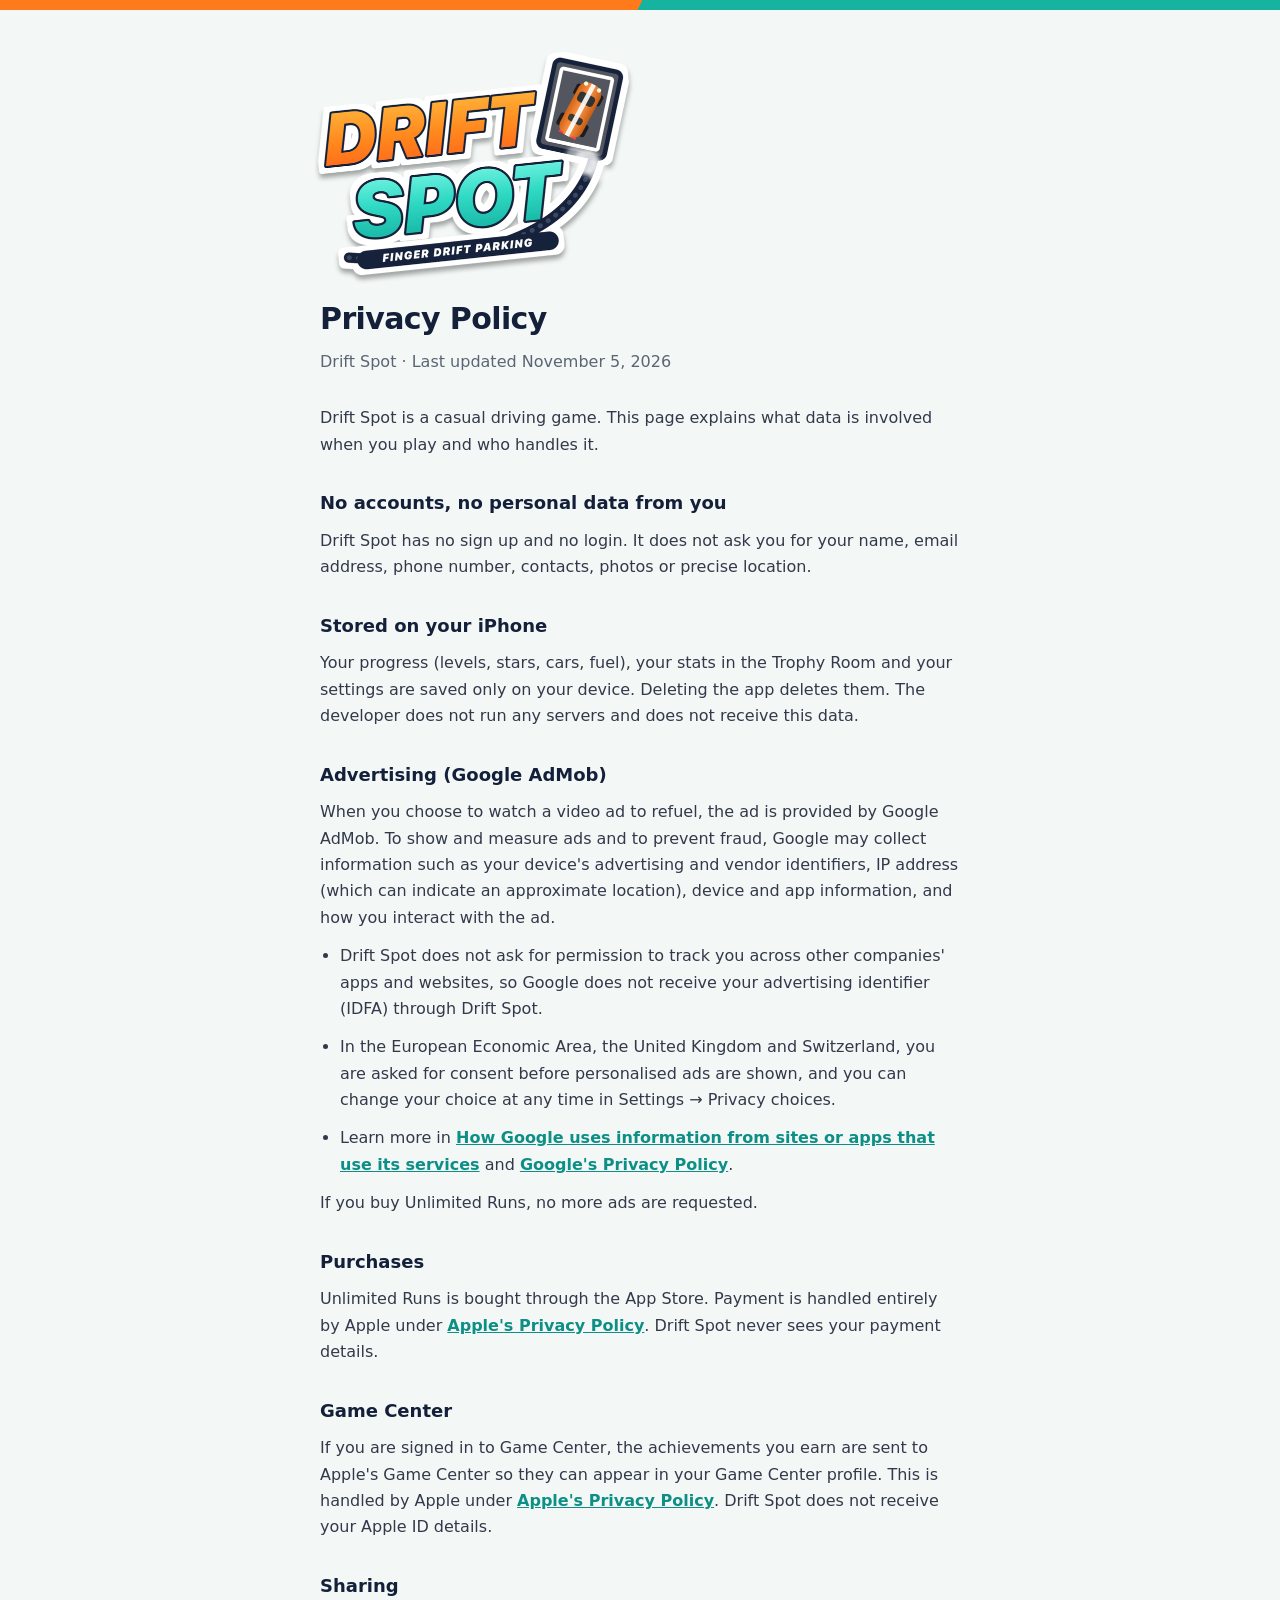
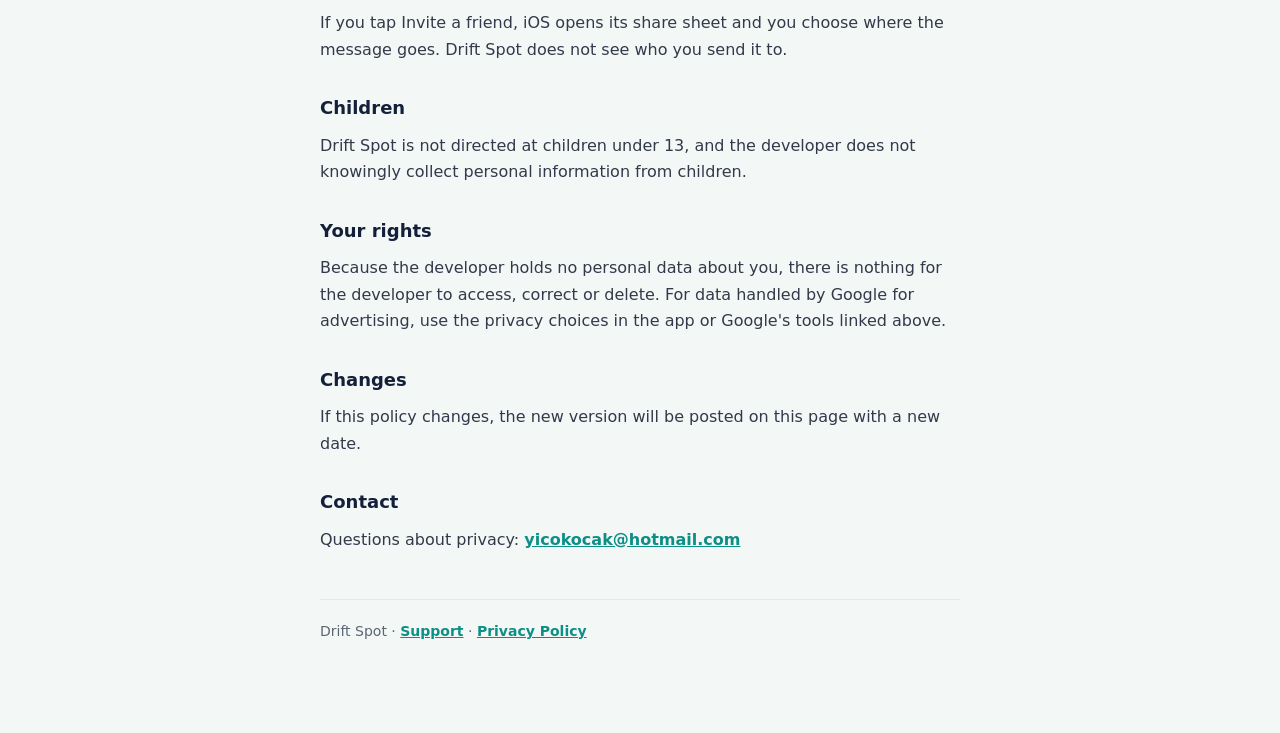
==== privacy.html @ 3a54aa1a "Add files via upload" ====
<!doctype html><html lang="en"><head><meta charset="utf-8"><meta name="viewport" content="width=device-width, initial-scale=1">
<title>Drift Spot Privacy Policy</title><link rel="icon" href="icon.png"><link rel="stylesheet" href="style.css"></head>
<body><div class="band"></div><div class="wrap">
<img class="logo" src="logo.png" alt="Drift Spot">
<h1>Privacy Policy</h1><p class="tag">Drift Spot · Last updated November 5, 2026</p>
<p>Drift Spot is a casual driving game. This page explains what data is involved when you play and who handles it.</p>
<h2>No accounts, no personal data from you</h2>
<p>Drift Spot has no sign up and no login. It does not ask you for your name, email address, phone number, contacts, photos or precise location.</p>
<h2>Stored on your iPhone</h2>
<p>Your progress (levels, stars, cars, fuel), your stats in the Trophy Room and your settings are saved only on your device. Deleting the app deletes them. The developer does not run any servers and does not receive this data.</p>
<h2>Advertising (Google AdMob)</h2>
<p>When you choose to watch a video ad to refuel, the ad is provided by Google AdMob. To show and measure ads and to prevent fraud, Google may collect information such as your device's advertising and vendor identifiers, IP address (which can indicate an approximate location), device and app information, and how you interact with the ad.</p>
<ul>
<li>Drift Spot does not ask for permission to track you across other companies' apps and websites, so Google does not receive your advertising identifier (IDFA) through Drift Spot.</li>
<li>In the European Economic Area, the United Kingdom and Switzerland, you are asked for consent before personalised ads are shown, and you can change your choice at any time in Settings → Privacy choices.</li>
<li>Learn more in <a href="https://policies.google.com/technologies/partner-sites">How Google uses information from sites or apps that use its services</a> and <a href="https://policies.google.com/privacy">Google's Privacy Policy</a>.</li>
</ul>
<p>If you buy Unlimited Runs, no more ads are requested.</p>
<h2>Purchases</h2>
<p>Unlimited Runs is bought through the App Store. Payment is handled entirely by Apple under <a href="https://www.apple.com/legal/privacy/">Apple's Privacy Policy</a>. Drift Spot never sees your payment details.</p>
<h2>Game Center</h2>
<p>If you are signed in to Game Center, the achievements you earn are sent to Apple's Game Center so they can appear in your Game Center profile. This is handled by Apple under <a href="https://www.apple.com/legal/privacy/">Apple's Privacy Policy</a>. Drift Spot does not receive your Apple ID details.</p>
<h2>Sharing</h2>
<p>If you tap Invite a friend, iOS opens its share sheet and you choose where the message goes. Drift Spot does not see who you send it to.</p>
<h2>Children</h2>
<p>Drift Spot is not directed at children under 13, and the developer does not knowingly collect personal information from children.</p>
<h2>Your rights</h2>
<p>Because the developer holds no personal data about you, there is nothing for the developer to access, correct or delete. For data handled by Google for advertising, use the privacy choices in the app or Google's tools linked above.</p>
<h2>Changes</h2>
<p>If this policy changes, the new version will be posted on this page with a new date.</p>
<h2>Contact</h2>
<p>Questions about privacy: <a href="mailto:yicokocak@hotmail.com">yicokocak@hotmail.com</a></p>
<div class="foot">Drift Spot · <a href="index.html">Support</a> · <a href="privacy.html">Privacy Policy</a></div></div></body></html>
---- style.css ----
:root{--bg:#f3f8f7;--card:#ffffff;--line:#dfe9e7;--text:#14203a;--dim:#5b6573;--teal:#16b3a1;--tealdk:#0d8f86;--orange:#ff7a1a}
*{box-sizing:border-box;margin:0;padding:0}
body{background:var(--bg);color:var(--text);font-family:-apple-system,BlinkMacSystemFont,"Segoe UI",system-ui,sans-serif;line-height:1.65}
.band{height:10px;background:linear-gradient(115deg,var(--orange) 0 50%,var(--teal) 50%)}
.wrap{max-width:680px;margin:0 auto;padding:40px 20px 90px}
.logo{display:block;width:min(320px,80%);margin:0 0 10px -6px}
h1{font-size:30px;font-weight:800;letter-spacing:-.02em;margin-bottom:6px}
.tag{color:var(--dim);font-size:16px;margin-bottom:30px}
h2{font-size:18px;font-weight:700;margin:30px 0 10px}
p,li{color:#33394a;margin-bottom:12px}
ul{padding-left:20px}
a{color:var(--tealdk);font-weight:600}
.card{background:var(--card);border:1px solid var(--line);border-radius:16px;padding:18px 22px;margin:16px 0;box-shadow:0 2px 8px rgba(0,0,0,.03)}
.q{font-weight:700;color:var(--text);margin-bottom:4px}
.card p:last-child{margin-bottom:0}
.foot{margin-top:46px;padding-top:20px;border-top:1px solid var(--line);color:var(--dim);font-size:14px}
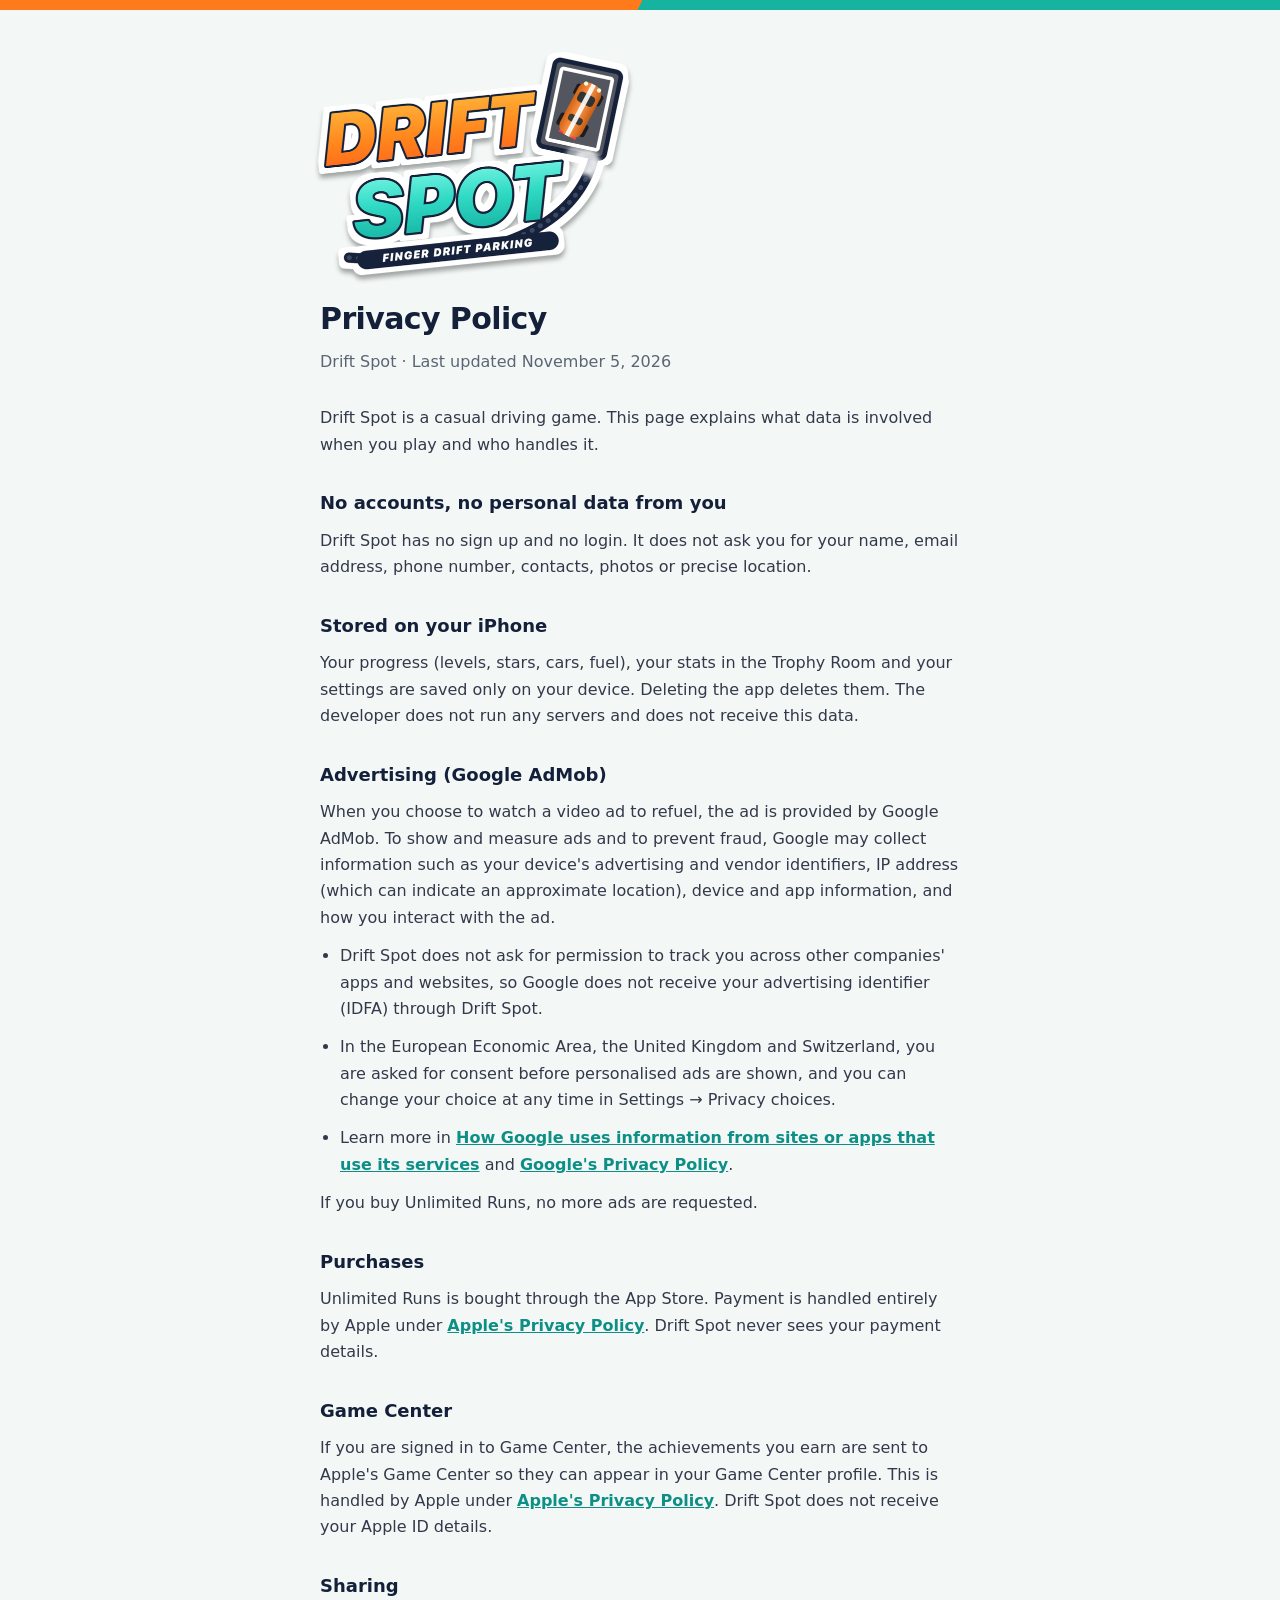
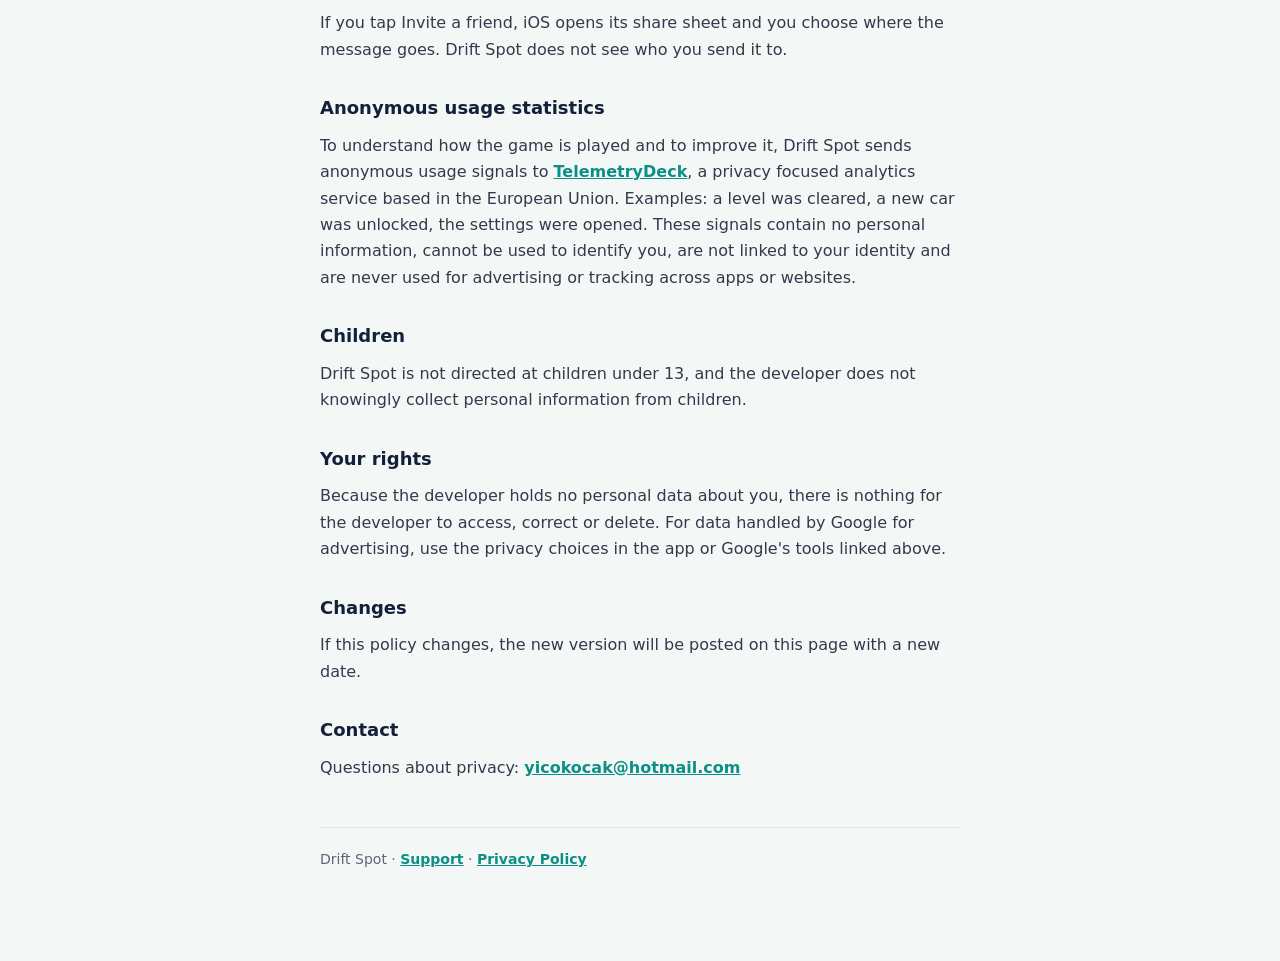
==== commit 22548b2f: "Add files via upload" ====
--- a/privacy.html
+++ b/privacy.html
@@ -22,6 +22,8 @@
 <p>If you are signed in to Game Center, the achievements you earn are sent to Apple's Game Center so they can appear in your Game Center profile. This is handled by Apple under <a href="https://www.apple.com/legal/privacy/">Apple's Privacy Policy</a>. Drift Spot does not receive your Apple ID details.</p>
 <h2>Sharing</h2>
 <p>If you tap Invite a friend, iOS opens its share sheet and you choose where the message goes. Drift Spot does not see who you send it to.</p>
+<h2>Anonymous usage statistics</h2>
+<p>To understand how the game is played and to improve it, Drift Spot sends anonymous usage signals to <a href="https://telemetrydeck.com/privacy/">TelemetryDeck</a>, a privacy focused analytics service based in the European Union. Examples: a level was cleared, a new car was unlocked, the settings were opened. These signals contain no personal information, cannot be used to identify you, are not linked to your identity and are never used for advertising or tracking across apps or websites.</p>
 <h2>Children</h2>
 <p>Drift Spot is not directed at children under 13, and the developer does not knowingly collect personal information from children.</p>
 <h2>Your rights</h2>
